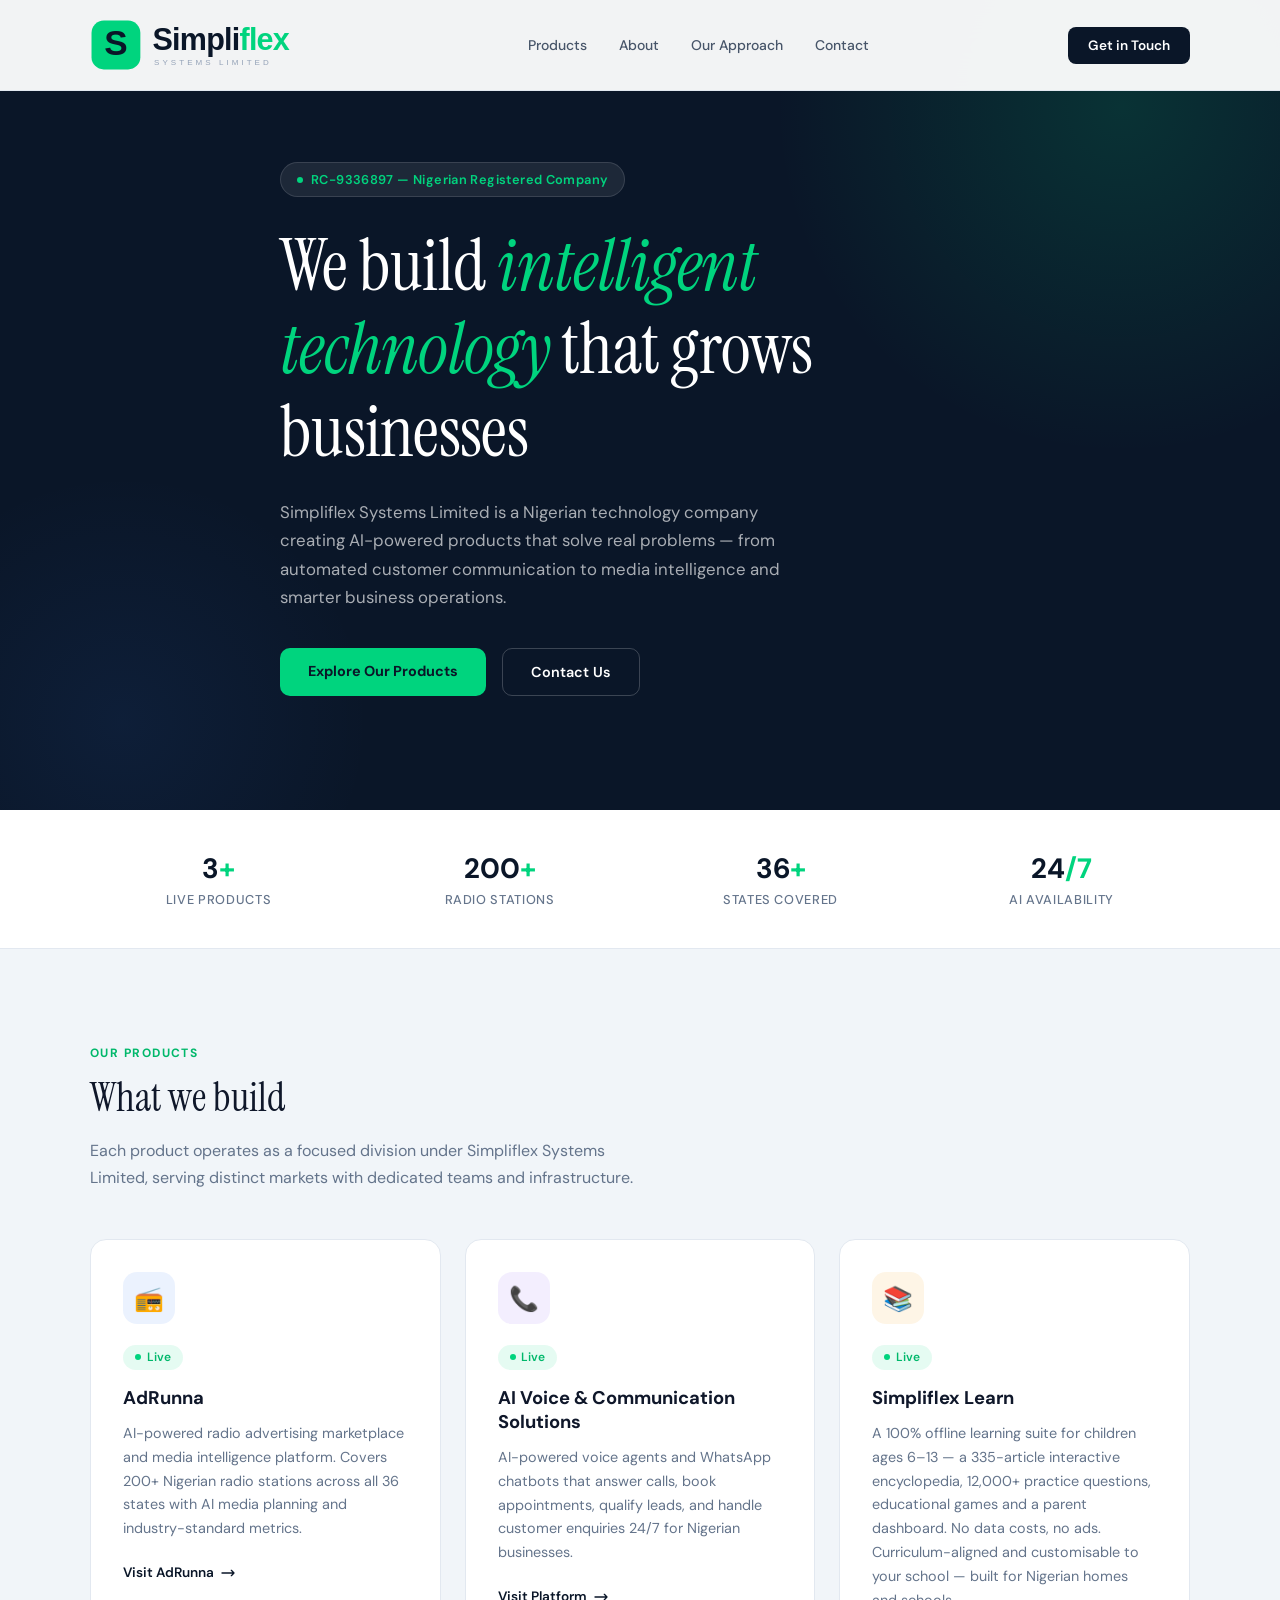
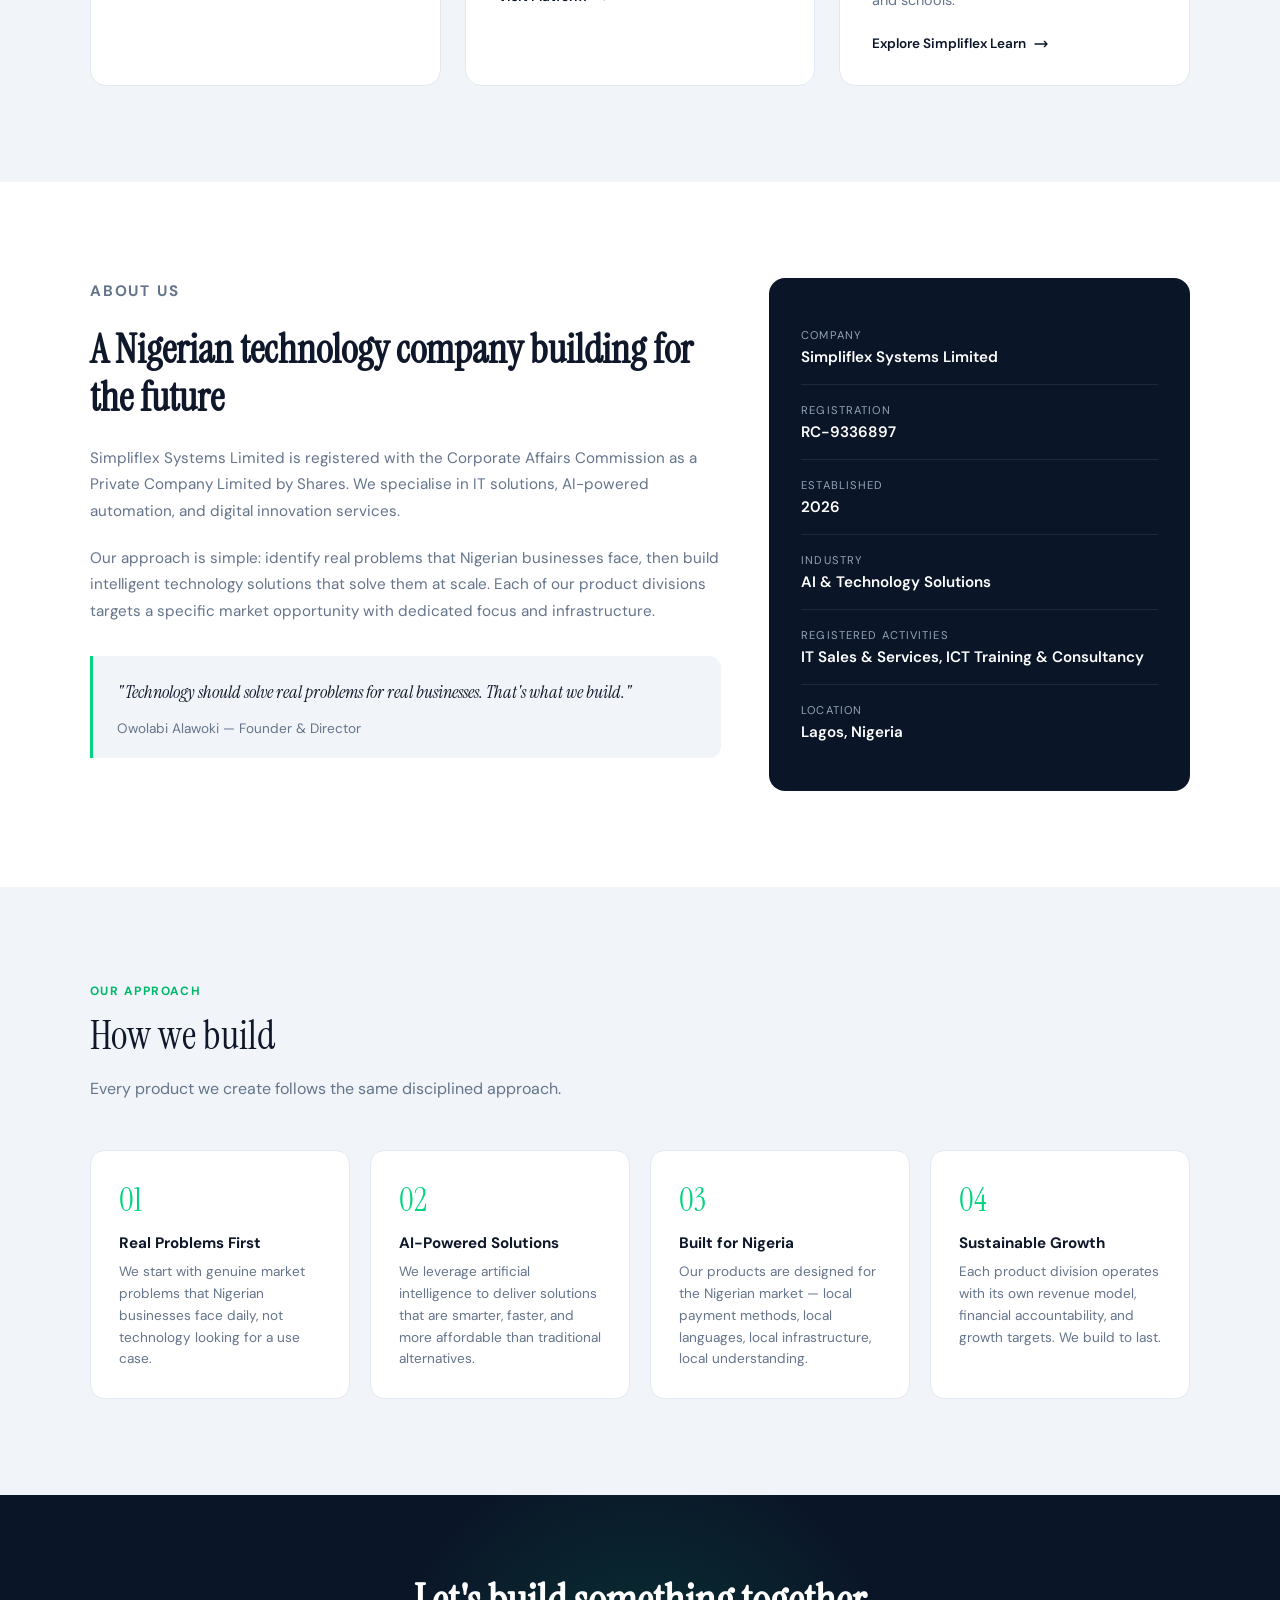
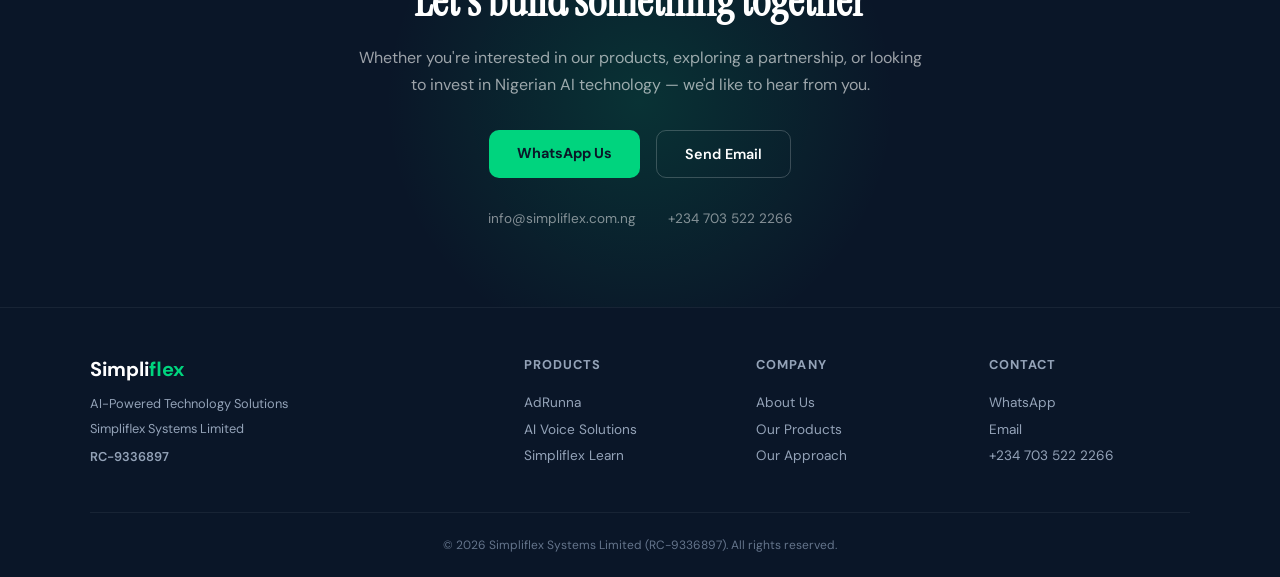
==== simpliflex-umbrella/index.html @ f09af985 "Initial commit: Simpliflex websites (umbrella + voice) - Main site (simpliflex.com.ng): homepage + S" ====
<!DOCTYPE html>
<html lang="en">
<head>
    <meta charset="UTF-8">
    <meta name="viewport" content="width=device-width, initial-scale=1.0, maximum-scale=5.0">
    <title>Simpliflex Systems Limited | AI-Powered Technology Solutions</title>
    <meta name="description" content="Simpliflex Systems Limited — a Nigerian technology company building AI-powered products: AdRunna radio advertising platform, AI Voice & WhatsApp Agents, and Simpliflex Learn offline learning apps for children.">
    <meta name="keywords" content="Simpliflex Systems, AI solutions Nigeria, technology company Nigeria, AdRunna, AI voice agent, Simpliflex Learn, offline learning app Nigeria, educational software">
    <link rel="preconnect" href="https://fonts.googleapis.com">
    <link rel="preconnect" href="https://fonts.gstatic.com" crossorigin>
    <link href="https://fonts.googleapis.com/css2?family=DM+Sans:ital,opsz,wght@0,9..40,400;0,9..40,500;0,9..40,600;0,9..40,700;1,9..40,400&family=Instrument+Serif:ital@0;1&display=swap" rel="stylesheet">
    <link rel="icon" type="image/svg+xml" href="favicon.svg">
    <link rel="canonical" href="https://simpliflex.com.ng/">

    <!-- Open Graph / social sharing -->
    <meta property="og:type" content="website">
    <meta property="og:site_name" content="Simpliflex Systems Limited">
    <meta property="og:title" content="Simpliflex Systems Limited — AI-Powered Technology Solutions">
    <meta property="og:description" content="A Nigerian technology company building AI-powered products: AdRunna radio advertising, AI Voice & WhatsApp Agents, and Simpliflex Learn offline learning apps for children.">
    <meta property="og:url" content="https://simpliflex.com.ng/">
    <meta property="og:image" content="https://simpliflex.com.ng/og-image.png">
    <meta property="og:image:width" content="1200">
    <meta property="og:image:height" content="630">
    <meta property="og:locale" content="en_NG">
    <meta name="twitter:card" content="summary_large_image">
    <meta name="twitter:title" content="Simpliflex Systems Limited — AI-Powered Technology Solutions">
    <meta name="twitter:description" content="A Nigerian technology company building AI-powered products for businesses, media and education.">
    <meta name="twitter:image" content="https://simpliflex.com.ng/og-image.png">

    <!-- Structured data -->
    <script type="application/ld+json">
    {
      "@context": "https://schema.org",
      "@type": "Organization",
      "name": "Simpliflex Systems Limited",
      "legalName": "Simpliflex Systems Limited",
      "url": "https://simpliflex.com.ng/",
      "logo": "https://simpliflex.com.ng/logo.svg",
      "image": "https://simpliflex.com.ng/og-image.png",
      "description": "A Nigerian technology company building AI-powered products: AdRunna radio advertising, AI Voice & WhatsApp Agents, and Simpliflex Learn offline learning apps for children.",
      "email": "info@simpliflex.com.ng",
      "telephone": "+234-703-522-2266",
      "foundingDate": "2026",
      "address": { "@type": "PostalAddress", "addressLocality": "Lagos", "addressCountry": "NG" },
      "identifier": "RC-9336897",
      "areaServed": "NG",
      "knowsAbout": ["Artificial Intelligence", "Radio Advertising", "Customer Communication Automation", "Educational Technology"]
    }
    </script>

    <!-- Privacy-friendly analytics -->
    <script defer data-domain="simpliflex.com.ng" src="https://plausible.io/js/script.js"></script>
    <style>
        :root {
            --navy: #0A1628;
            --navy-light: #132039;
            --navy-mid: #1A2D4D;
            --accent: #00D47E;
            --accent-dark: #00B86B;
            --accent-glow: rgba(0, 212, 126, 0.15);
            --blue: #3B82F6;
            --purple: #8B5CF6;
            --orange: #F59E0B;
            --white: #FFFFFF;
            --gray-100: #F1F5F9;
            --gray-200: #E2E8F0;
            --gray-300: #CBD5E1;
            --gray-400: #94A3B8;
            --gray-500: #64748B;
            --gray-600: #475569;
            --text: #0F172A;
            --text-light: #334155;
            --serif: 'Instrument Serif', Georgia, serif;
            --sans: 'DM Sans', -apple-system, sans-serif;
        }

        *, *::before, *::after { margin: 0; padding: 0; box-sizing: border-box; }
        html { scroll-behavior: smooth; }
        body { font-family: var(--sans); color: var(--text); background: var(--white); overflow-x: hidden; -webkit-font-smoothing: antialiased; }
        a { text-decoration: none; color: inherit; }
        img { max-width: 100%; display: block; }

        .container { max-width: 1140px; margin: 0 auto; padding: 0 1.25rem; }

        /* ===== NAV ===== */
        nav {
            position: fixed; top: 0; left: 0; right: 0; z-index: 100;
            background: rgba(255,255,255,0.95); backdrop-filter: blur(20px);
            border-bottom: 1px solid var(--gray-200);
            transition: all 0.3s ease;
        }
        .nav-inner {
            display: flex; align-items: center; justify-content: space-between;
            padding: 1rem 1.25rem; max-width: 1140px; margin: 0 auto;
        }
        .nav-brand {
            display: flex; align-items: center; gap: 0.75rem;
        }
        .nav-brand img { height: 52px; width: auto; }
        @media (min-width: 768px) { .nav-brand img { height: 58px; } }
        .nav-brand-text { display: none; }
        .nav-brand-text span { color: var(--accent); }
        .nav-links { display: none; gap: 2rem; align-items: center; }
        .nav-links a { font-size: 0.875rem; font-weight: 500; color: var(--gray-600); transition: color 0.2s; }
        .nav-links a:hover { color: var(--navy); }
        .nav-cta {
            display: none; padding: 0.625rem 1.25rem; background: var(--navy);
            color: var(--white); font-size: 0.85rem; font-weight: 600; border-radius: 8px;
            transition: all 0.2s; border: none; cursor: pointer;
        }
        .nav-cta:hover { background: var(--navy-light); transform: translateY(-1px); }
        @media (min-width: 768px) {
            .nav-links { display: flex; }
            .nav-cta { display: inline-flex; }
        }
        .mobile-toggle { display: flex; flex-direction: column; gap: 5px; background: none; border: none; cursor: pointer; padding: 8px; }
        .mobile-toggle span { width: 22px; height: 2px; background: var(--navy); border-radius: 2px; }
        @media (min-width: 768px) { .mobile-toggle { display: none; } }
        .mobile-menu {
            display: none; position: fixed; inset: 0; background: var(--white); z-index: 200;
            padding: 5rem 2rem 2rem; flex-direction: column; gap: 0;
        }
        .mobile-menu.active { display: flex; }
        .mobile-menu a { font-size: 1.1rem; font-weight: 600; padding: 1.1rem 0; border-bottom: 1px solid var(--gray-200); color: var(--text); }
        .mobile-menu .mobile-close { position: absolute; top: 1rem; right: 1.25rem; background: none; border: none; font-size: 1.75rem; cursor: pointer; }

        /* ===== HERO ===== */
        .hero {
            padding: 8rem 0 5rem; background: var(--navy);
            position: relative; overflow: hidden; min-height: 90vh;
            display: flex; align-items: center;
        }
        .hero::before {
            content: ''; position: absolute; top: -30%; right: -15%;
            width: 700px; height: 700px; border-radius: 50%;
            background: radial-gradient(circle, var(--accent-glow) 0%, transparent 70%);
            pointer-events: none;
        }
        .hero::after {
            content: ''; position: absolute; bottom: -20%; left: -10%;
            width: 500px; height: 500px; border-radius: 50%;
            background: radial-gradient(circle, rgba(59,130,246,0.08) 0%, transparent 70%);
            pointer-events: none;
        }
        .hero-content { position: relative; z-index: 1; max-width: 720px; }
        .hero-badge {
            display: inline-flex; align-items: center; gap: 0.5rem;
            padding: 0.5rem 1rem; background: rgba(255,255,255,0.08);
            border: 1px solid rgba(255,255,255,0.12); border-radius: 100px;
            font-size: 0.8rem; color: var(--accent); font-weight: 600;
            margin-bottom: 1.75rem; letter-spacing: 0.03em;
        }
        .hero-badge::before { content: ''; width: 6px; height: 6px; background: var(--accent); border-radius: 50%; }
        .hero h1 {
            font-family: var(--serif); font-size: 2.75rem; font-weight: 400;
            color: var(--white); line-height: 1.15; margin-bottom: 1.5rem;
            letter-spacing: -0.01em;
        }
        .hero h1 em { font-style: italic; color: var(--accent); }
        @media (min-width: 576px) { .hero h1 { font-size: 3.25rem; } }
        @media (min-width: 768px) { .hero h1 { font-size: 4rem; } }
        @media (min-width: 992px) { .hero h1 { font-size: 4.5rem; } }
        .hero p {
            font-size: 1.05rem; color: rgba(255,255,255,0.65); line-height: 1.7;
            max-width: 540px; margin-bottom: 2.25rem;
        }
        .hero-actions { display: flex; gap: 1rem; flex-wrap: wrap; }
        .btn-accent {
            padding: 0.875rem 1.75rem; background: var(--accent); color: var(--navy);
            font-weight: 700; font-size: 0.9rem; border-radius: 10px;
            border: none; cursor: pointer; transition: all 0.2s;
        }
        .btn-accent:hover { background: var(--accent-dark); transform: translateY(-2px); box-shadow: 0 8px 24px var(--accent-glow); }
        .btn-ghost {
            padding: 0.875rem 1.75rem; background: transparent;
            border: 1px solid rgba(255,255,255,0.2); color: var(--white);
            font-weight: 600; font-size: 0.9rem; border-radius: 10px;
            cursor: pointer; transition: all 0.2s;
        }
        .btn-ghost:hover { background: rgba(255,255,255,0.08); border-color: rgba(255,255,255,0.35); }

        /* ===== STATS BAR ===== */
        .stats {
            background: var(--white); border-bottom: 1px solid var(--gray-200);
            padding: 2.5rem 0;
        }
        .stats-grid {
            display: grid; grid-template-columns: repeat(2, 1fr); gap: 1.5rem;
            text-align: center;
        }
        @media (min-width: 768px) { .stats-grid { grid-template-columns: repeat(4, 1fr); } }
        .stat-item h3 { font-size: 1.75rem; font-weight: 700; color: var(--navy); margin-bottom: 0.25rem; }
        .stat-item h3 span { color: var(--accent); }
        .stat-item p { font-size: 0.8rem; color: var(--gray-500); font-weight: 500; text-transform: uppercase; letter-spacing: 0.05em; }

        /* ===== PRODUCTS ===== */
        .products { padding: 5rem 0; background: var(--gray-100); }
        @media (min-width: 768px) { .products { padding: 6rem 0; } }
        .section-label {
            font-size: 0.75rem; font-weight: 700; text-transform: uppercase;
            letter-spacing: 0.12em; color: var(--accent-dark); margin-bottom: 0.75rem;
        }
        .section-title {
            font-family: var(--serif); font-size: 2rem; font-weight: 400;
            color: var(--text); line-height: 1.2; margin-bottom: 1rem;
        }
        @media (min-width: 768px) { .section-title { font-size: 2.5rem; } }
        .section-desc {
            font-size: 1rem; color: var(--gray-500); line-height: 1.7;
            max-width: 560px; margin-bottom: 3rem;
        }
        .products-grid { display: grid; grid-template-columns: 1fr; gap: 1.5rem; }
        @media (min-width: 768px) { .products-grid { grid-template-columns: repeat(3, 1fr); } }
        .product-card {
            background: var(--white); border-radius: 16px; padding: 2rem;
            border: 1px solid var(--gray-200);
            transition: all 0.3s ease; position: relative; overflow: hidden;
        }
        .product-card:hover { border-color: var(--accent); transform: translateY(-4px); box-shadow: 0 12px 40px rgba(0,0,0,0.08); }
        .product-icon {
            width: 52px; height: 52px; border-radius: 14px;
            display: flex; align-items: center; justify-content: center;
            font-size: 1.5rem; margin-bottom: 1.25rem;
        }
        .product-card:nth-child(1) .product-icon { background: rgba(59,130,246,0.1); }
        .product-card:nth-child(2) .product-icon { background: rgba(139,92,246,0.1); }
        .product-card:nth-child(3) .product-icon { background: rgba(245,158,11,0.1); }
        .product-card h3 { font-size: 1.15rem; font-weight: 700; color: var(--text); margin-bottom: 0.75rem; }
        .product-card p { font-size: 0.9rem; color: var(--gray-500); line-height: 1.65; margin-bottom: 1.25rem; }
        .product-status {
            display: inline-flex; align-items: center; gap: 0.35rem;
            font-size: 0.75rem; font-weight: 600; padding: 0.3rem 0.75rem;
            border-radius: 100px; margin-bottom: 1rem;
        }
        .status-live { background: rgba(0,212,126,0.1); color: var(--accent-dark); }
        .status-live::before { content: ''; width: 6px; height: 6px; background: var(--accent); border-radius: 50%; }
        .product-link {
            display: inline-flex; align-items: center; gap: 0.4rem;
            font-size: 0.85rem; font-weight: 600; color: var(--navy);
            transition: all 0.2s;
        }
        .product-link:hover { color: var(--accent-dark); gap: 0.6rem; }
        .product-link svg { width: 16px; height: 16px; transition: transform 0.2s; }
        .product-link:hover svg { transform: translateX(3px); }

        /* ===== ABOUT ===== */
        .about { padding: 5rem 0; }
        @media (min-width: 768px) { .about { padding: 6rem 0; } }
        .about-grid { display: grid; grid-template-columns: 1fr; gap: 3rem; }
        @media (min-width: 768px) { .about-grid { grid-template-columns: 1.2fr 0.8fr; align-items: start; } }
        .about-text h2 { font-family: var(--serif); font-size: 2rem; color: var(--text); margin-bottom: 1.5rem; line-height: 1.2; }
        @media (min-width: 768px) { .about-text h2 { font-size: 2.5rem; } }
        .about-text p { font-size: 0.95rem; color: var(--gray-500); line-height: 1.75; margin-bottom: 1.25rem; }
        .about-quote {
            border-left: 3px solid var(--accent); padding: 1.25rem 1.5rem;
            margin: 2rem 0; background: var(--gray-100); border-radius: 0 12px 12px 0;
        }
        .about-quote p { font-family: var(--serif); font-size: 1.15rem; color: var(--text); font-style: italic; margin-bottom: 0.5rem; }
        .about-quote cite { font-size: 0.85rem; color: var(--gray-500); font-style: normal; font-family: var(--sans); }
        .about-details {
            background: var(--navy); border-radius: 16px; padding: 2rem;
            display: grid; grid-template-columns: 1fr; gap: 0;
        }
        .about-detail {
            padding: 1.1rem 0; border-bottom: 1px solid rgba(255,255,255,0.08);
        }
        .about-detail:last-child { border-bottom: none; }
        .about-detail-label { font-size: 0.7rem; text-transform: uppercase; letter-spacing: 0.1em; color: var(--gray-400); margin-bottom: 0.3rem; }
        .about-detail-value { font-size: 0.95rem; font-weight: 600; color: var(--white); }

        /* ===== VALUES ===== */
        .values { padding: 5rem 0; background: var(--gray-100); }
        @media (min-width: 768px) { .values { padding: 6rem 0; } }
        .values-grid { display: grid; grid-template-columns: 1fr; gap: 1.25rem; }
        @media (min-width: 576px) { .values-grid { grid-template-columns: repeat(2, 1fr); } }
        @media (min-width: 992px) { .values-grid { grid-template-columns: repeat(4, 1fr); } }
        .value-card { padding: 1.75rem; background: var(--white); border-radius: 14px; border: 1px solid var(--gray-200); }
        .value-card .value-num { font-size: 2rem; font-family: var(--serif); color: var(--accent); margin-bottom: 0.75rem; }
        .value-card h4 { font-size: 0.95rem; font-weight: 700; color: var(--text); margin-bottom: 0.5rem; }
        .value-card p { font-size: 0.85rem; color: var(--gray-500); line-height: 1.6; }

        /* ===== CTA ===== */
        .cta {
            padding: 5rem 0; background: var(--navy);
            text-align: center; position: relative; overflow: hidden;
        }
        .cta::before {
            content: ''; position: absolute; top: 50%; left: 50%;
            transform: translate(-50%, -50%); width: 600px; height: 600px;
            background: radial-gradient(circle, var(--accent-glow) 0%, transparent 60%);
            pointer-events: none;
        }
        .cta-content { position: relative; z-index: 1; max-width: 580px; margin: 0 auto; }
        .cta h2 { font-family: var(--serif); font-size: 2.25rem; color: var(--white); margin-bottom: 1rem; line-height: 1.2; }
        @media (min-width: 768px) { .cta h2 { font-size: 2.75rem; } }
        .cta p { font-size: 1rem; color: rgba(255,255,255,0.6); margin-bottom: 2rem; line-height: 1.7; }
        .cta-actions { display: flex; gap: 1rem; justify-content: center; flex-wrap: wrap; }
        .cta-info { margin-top: 2rem; display: flex; gap: 2rem; justify-content: center; flex-wrap: wrap; }
        .cta-info a { font-size: 0.85rem; color: rgba(255,255,255,0.5); transition: color 0.2s; }
        .cta-info a:hover { color: var(--accent); }

        /* ===== FOOTER ===== */
        footer { background: var(--navy); border-top: 1px solid rgba(255,255,255,0.06); padding: 3rem 0 1.5rem; }
        .footer-grid { display: grid; grid-template-columns: 1fr; gap: 2rem; margin-bottom: 2.5rem; }
        @media (min-width: 768px) { .footer-grid { grid-template-columns: 2fr 1fr 1fr 1fr; } }
        .footer-brand-name { font-size: 1.25rem; font-weight: 700; color: var(--white); margin-bottom: 0.75rem; }
        .footer-brand-name span { color: var(--accent); }
        .footer-brand p { font-size: 0.8rem; color: var(--gray-400); line-height: 1.6; margin-bottom: 0.25rem; }
        .footer-rc { font-size: 0.75rem; color: var(--accent); font-weight: 600; margin-top: 0.5rem; }
        .footer-col h4 { font-size: 0.8rem; font-weight: 700; text-transform: uppercase; letter-spacing: 0.08em; color: var(--gray-400); margin-bottom: 1rem; }
        .footer-col a { display: block; font-size: 0.85rem; color: var(--gray-400); padding: 0.3rem 0; transition: color 0.2s; }
        .footer-col a:hover { color: var(--accent); }
        .footer-bottom { padding-top: 1.5rem; border-top: 1px solid rgba(255,255,255,0.06); text-align: center; }
        .footer-bottom p { font-size: 0.75rem; color: var(--gray-500); }

        /* ===== ANIMATIONS ===== */
        @keyframes fadeUp { from { opacity: 0; transform: translateY(20px); } to { opacity: 1; transform: translateY(0); } }
        .hero-content { animation: fadeUp 0.8s ease-out; }
        .hero-badge { animation: fadeUp 0.6s ease-out; }
    </style>
</head>
<body>

    <nav>
        <div class="nav-inner">
            <a href="#" class="nav-brand">
                <img src="logo.svg" alt="Simpliflex Systems Limited">
            </a>
            <div class="nav-links">
                <a href="#products">Products</a>
                <a href="#about">About</a>
                <a href="#values">Our Approach</a>
                <a href="#contact">Contact</a>
            </div>
            <a href="https://wa.me/2347035222266?text=Hello%20Simpliflex%2C%20I%27d%20like%20to%20learn%20more%20about%20your%20products." class="nav-cta">Get in Touch</a>
            <button class="mobile-toggle" onclick="toggleMenu()" aria-label="Menu">
                <span></span><span></span><span></span>
            </button>
        </div>
    </nav>

    <div class="mobile-menu" id="mobileMenu">
        <button class="mobile-close" onclick="toggleMenu()">&times;</button>
        <a href="#products" onclick="toggleMenu()">Products</a>
        <a href="#about" onclick="toggleMenu()">About</a>
        <a href="#values" onclick="toggleMenu()">Our Approach</a>
        <a href="#contact" onclick="toggleMenu()">Contact</a>
    </div>

    <!-- HERO -->
    <section class="hero">
        <div class="container">
            <div class="hero-content">
                <div class="hero-badge">RC-9336897 — Nigerian Registered Company</div>
                <h1>We build <em>intelligent technology</em> that grows businesses</h1>
                <p>Simpliflex Systems Limited is a Nigerian technology company creating AI-powered products that solve real problems — from automated customer communication to media intelligence and smarter business operations.</p>
                <div class="hero-actions">
                    <a href="#products" class="btn-accent">Explore Our Products</a>
                    <a href="https://wa.me/2347035222266?text=Hello%20Simpliflex%2C%20I%27d%20like%20to%20learn%20more." class="btn-ghost">Contact Us</a>
                </div>
            </div>
        </div>
    </section>

    <!-- STATS -->
    <section class="stats">
        <div class="container">
            <div class="stats-grid">
                <div class="stat-item"><h3>3<span>+</span></h3><p>Live Products</p></div>
                <div class="stat-item"><h3>200<span>+</span></h3><p>Radio Stations</p></div>
                <div class="stat-item"><h3>36<span>+</span></h3><p>States Covered</p></div>
                <div class="stat-item"><h3>24<span>/7</span></h3><p>AI Availability</p></div>
            </div>
        </div>
    </section>

    <!-- PRODUCTS -->
    <section class="products" id="products">
        <div class="container">
            <p class="section-label">Our Products</p>
            <h2 class="section-title">What we build</h2>
            <p class="section-desc">Each product operates as a focused division under Simpliflex Systems Limited, serving distinct markets with dedicated teams and infrastructure.</p>
            <div class="products-grid">

                <div class="product-card">
                    <div class="product-icon">📻</div>
                    <div class="product-status status-live">Live</div>
                    <h3>AdRunna</h3>
                    <p>AI-powered radio advertising marketplace and media intelligence platform. Covers 200+ Nigerian radio stations across all 36 states with AI media planning and industry-standard metrics.</p>
                    <a href="https://adrunna-platform.vercel.app" target="_blank" class="product-link">
                        Visit AdRunna
                        <svg xmlns="http://www.w3.org/2000/svg" fill="none" viewBox="0 0 24 24" stroke="currentColor" stroke-width="2"><path stroke-linecap="round" stroke-linejoin="round" d="M17 8l4 4m0 0l-4 4m4-4H3"/></svg>
                    </a>
                </div>

                <div class="product-card">
                    <div class="product-icon">📞</div>
                    <div class="product-status status-live">Live</div>
                    <h3>AI Voice & Communication Solutions</h3>
                    <p>AI-powered voice agents and WhatsApp chatbots that answer calls, book appointments, qualify leads, and handle customer enquiries 24/7 for Nigerian businesses.</p>
                    <a href="https://voice.simpliflex.com.ng" class="product-link">
                        Visit Platform
                        <svg xmlns="http://www.w3.org/2000/svg" fill="none" viewBox="0 0 24 24" stroke="currentColor" stroke-width="2"><path stroke-linecap="round" stroke-linejoin="round" d="M17 8l4 4m0 0l-4 4m4-4H3"/></svg>
                    </a>
                </div>

                <div class="product-card">
                    <div class="product-icon">📚</div>
                    <div class="product-status status-live">Live</div>
                    <h3>Simpliflex Learn</h3>
                    <p>A 100% offline learning suite for children ages 6–13 — a 335-article interactive encyclopedia, 12,000+ practice questions, educational games and a parent dashboard. No data costs, no ads. Curriculum-aligned and customisable to your school — built for Nigerian homes and schools.</p>
                    <a href="learn.html" class="product-link">
                        Explore Simpliflex Learn
                        <svg xmlns="http://www.w3.org/2000/svg" fill="none" viewBox="0 0 24 24" stroke="currentColor" stroke-width="2"><path stroke-linecap="round" stroke-linejoin="round" d="M17 8l4 4m0 0l-4 4m4-4H3"/></svg>
                    </a>
                </div>



            </div>
        </div>
    </section>

    <!-- ABOUT -->
    <section class="about" id="about">
        <div class="container">
            <div class="about-grid">
                <div class="about-text">
                    <p class="section-label">About Us</p>
                    <h2>A Nigerian technology company building for the future</h2>
                    <p>Simpliflex Systems Limited is registered with the Corporate Affairs Commission as a Private Company Limited by Shares. We specialise in IT solutions, AI-powered automation, and digital innovation services.</p>
                    <p>Our approach is simple: identify real problems that Nigerian businesses face, then build intelligent technology solutions that solve them at scale. Each of our product divisions targets a specific market opportunity with dedicated focus and infrastructure.</p>
                    <div class="about-quote">
                        <p>"Technology should solve real problems for real businesses. That's what we build."</p>
                        <cite>Owolabi Alawoki — Founder & Director</cite>
                    </div>
                </div>
                <div class="about-details">
                    <div class="about-detail">
                        <div class="about-detail-label">Company</div>
                        <div class="about-detail-value">Simpliflex Systems Limited</div>
                    </div>
                    <div class="about-detail">
                        <div class="about-detail-label">Registration</div>
                        <div class="about-detail-value">RC-9336897</div>
                    </div>
                    <div class="about-detail">
                        <div class="about-detail-label">Established</div>
                        <div class="about-detail-value">2026</div>
                    </div>
                    <div class="about-detail">
                        <div class="about-detail-label">Industry</div>
                        <div class="about-detail-value">AI & Technology Solutions</div>
                    </div>
                    <div class="about-detail">
                        <div class="about-detail-label">Registered Activities</div>
                        <div class="about-detail-value">IT Sales & Services, ICT Training & Consultancy</div>
                    </div>
                    <div class="about-detail">
                        <div class="about-detail-label">Location</div>
                        <div class="about-detail-value">Lagos, Nigeria</div>
                    </div>
                </div>
            </div>
        </div>
    </section>

    <!-- VALUES -->
    <section class="values" id="values">
        <div class="container">
            <p class="section-label">Our Approach</p>
            <h2 class="section-title">How we build</h2>
            <p class="section-desc">Every product we create follows the same disciplined approach.</p>
            <div class="values-grid">
                <div class="value-card">
                    <div class="value-num">01</div>
                    <h4>Real Problems First</h4>
                    <p>We start with genuine market problems that Nigerian businesses face daily, not technology looking for a use case.</p>
                </div>
                <div class="value-card">
                    <div class="value-num">02</div>
                    <h4>AI-Powered Solutions</h4>
                    <p>We leverage artificial intelligence to deliver solutions that are smarter, faster, and more affordable than traditional alternatives.</p>
                </div>
                <div class="value-card">
                    <div class="value-num">03</div>
                    <h4>Built for Nigeria</h4>
                    <p>Our products are designed for the Nigerian market — local payment methods, local languages, local infrastructure, local understanding.</p>
                </div>
                <div class="value-card">
                    <div class="value-num">04</div>
                    <h4>Sustainable Growth</h4>
                    <p>Each product division operates with its own revenue model, financial accountability, and growth targets. We build to last.</p>
                </div>
            </div>
        </div>
    </section>

    <!-- CTA / CONTACT -->
    <section class="cta" id="contact">
        <div class="container">
            <div class="cta-content">
                <h2>Let's build something together</h2>
                <p>Whether you're interested in our products, exploring a partnership, or looking to invest in Nigerian AI technology — we'd like to hear from you.</p>
                <div class="cta-actions">
                    <a href="https://wa.me/2347035222266?text=Hello%20Simpliflex%2C%20I%27d%20like%20to%20discuss%20a%20business%20opportunity." class="btn-accent">WhatsApp Us</a>
                    <a href="mailto:info@simpliflex.com.ng" class="btn-ghost">Send Email</a>
                </div>
                <div class="cta-info">
                    <a href="mailto:info@simpliflex.com.ng">info@simpliflex.com.ng</a>
                    <a href="tel:+2347035222266">+234 703 522 2266</a>
                </div>
            </div>
        </div>
    </section>

    <!-- FOOTER -->
    <footer>
        <div class="container">
            <div class="footer-grid">
                <div class="footer-brand">
                    <div class="footer-brand-name">Simpli<span>flex</span></div>
                    <p>AI-Powered Technology Solutions</p>
                    <p>Simpliflex Systems Limited</p>
                    <p class="footer-rc">RC-9336897</p>
                </div>
                <div class="footer-col">
                    <h4>Products</h4>
                    <a href="https://adrunna-platform.vercel.app" target="_blank">AdRunna</a>
                    <a href="https://voice.simpliflex.com.ng">AI Voice Solutions</a>
                    <a href="learn.html">Simpliflex Learn</a>
                </div>
                <div class="footer-col">
                    <h4>Company</h4>
                    <a href="#about">About Us</a>
                    <a href="#products">Our Products</a>
                    <a href="#values">Our Approach</a>
                </div>
                <div class="footer-col">
                    <h4>Contact</h4>
                    <a href="https://wa.me/2347035222266">WhatsApp</a>
                    <a href="mailto:info@simpliflex.com.ng">Email</a>
                    <a href="tel:+2347035222266">+234 703 522 2266</a>
                </div>
            </div>
            <div class="footer-bottom">
                <p>© 2026 Simpliflex Systems Limited (RC-9336897). All rights reserved.</p>
            </div>
        </div>
    </footer>

    <script>
        function toggleMenu() {
            const menu = document.getElementById('mobileMenu');
            menu.classList.toggle('active');
            document.body.style.overflow = menu.classList.contains('active') ? 'hidden' : '';
        }
        window.addEventListener('resize', () => {
            if (window.innerWidth >= 768) {
                document.getElementById('mobileMenu').classList.remove('active');
                document.body.style.overflow = '';
            }
        });
        document.querySelectorAll('a[href^="#"]').forEach(anchor => {
            anchor.addEventListener('click', function(e) {
                const href = this.getAttribute('href');
                if (href !== '#') {
                    e.preventDefault();
                    const target = document.querySelector(href);
                    if (target) target.scrollIntoView({ behavior: 'smooth', block: 'start' });
                }
            });
        });
    </script>

</body>
</html>
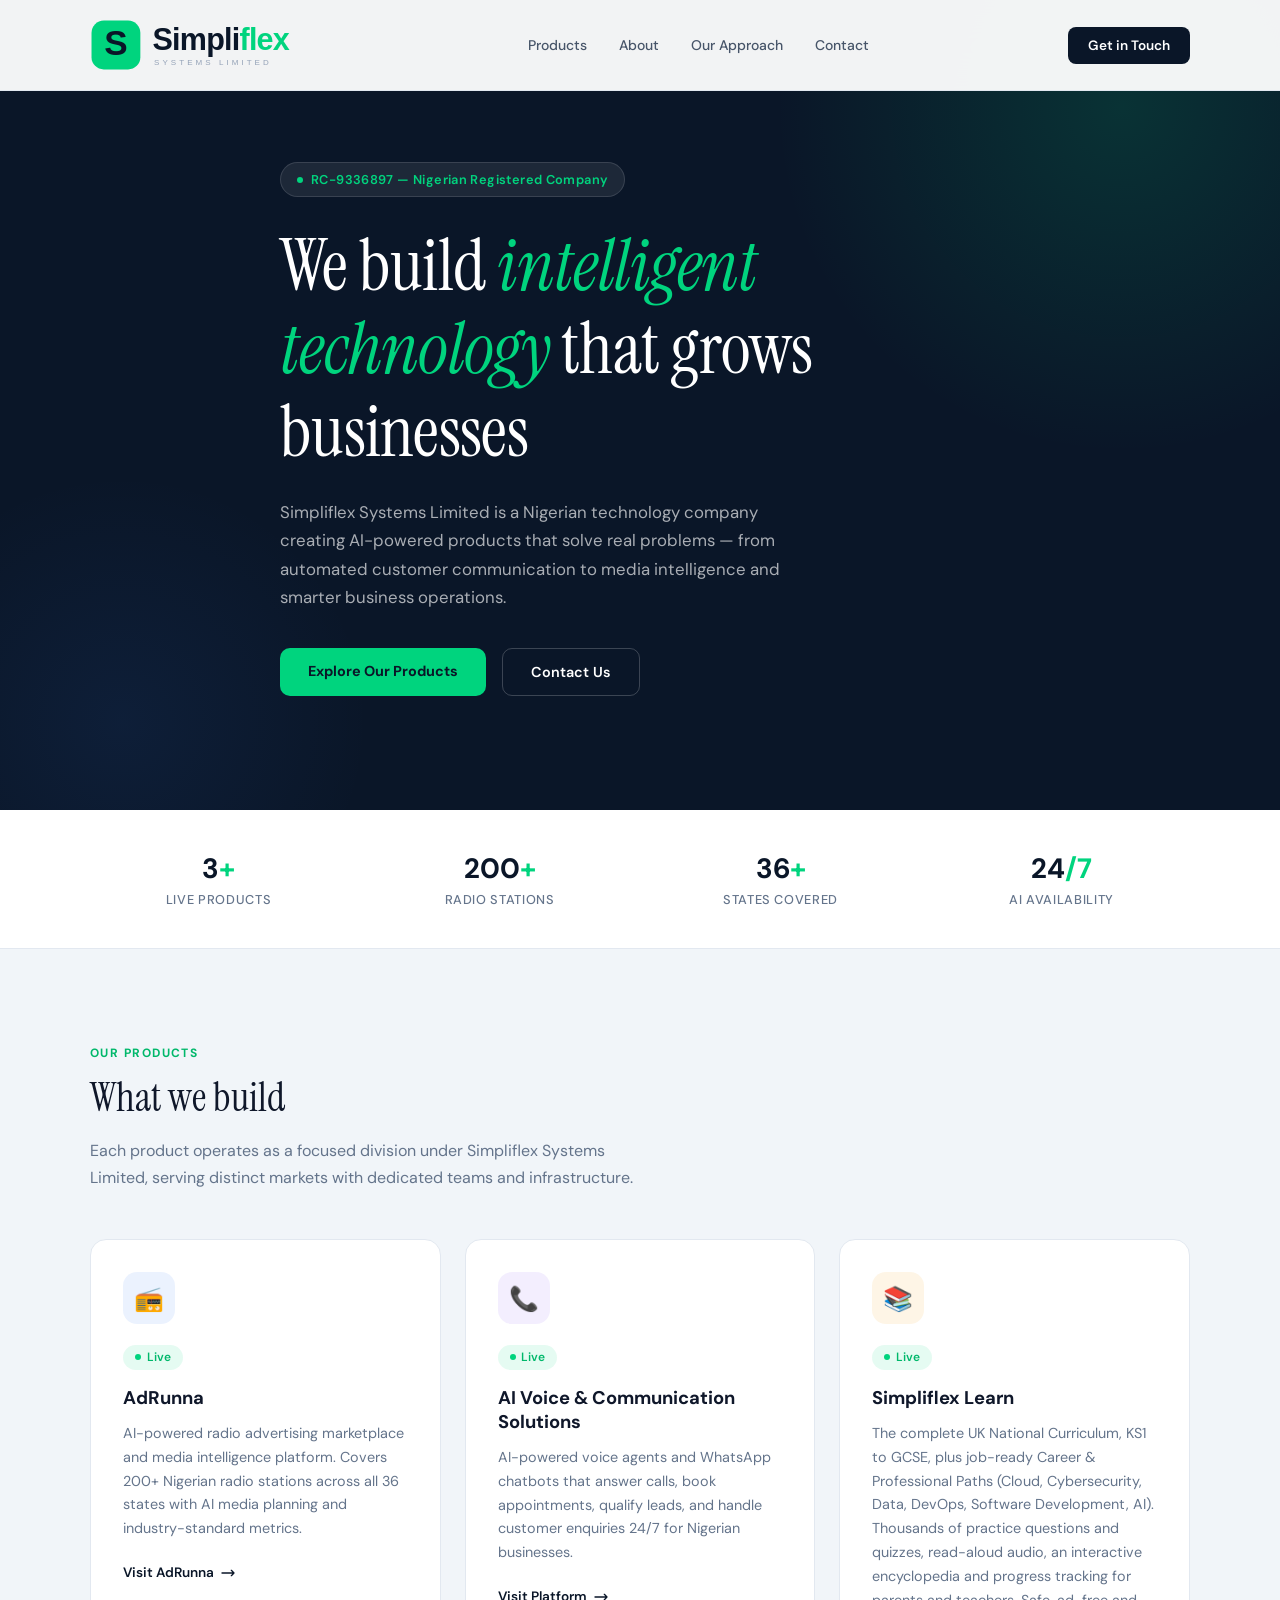
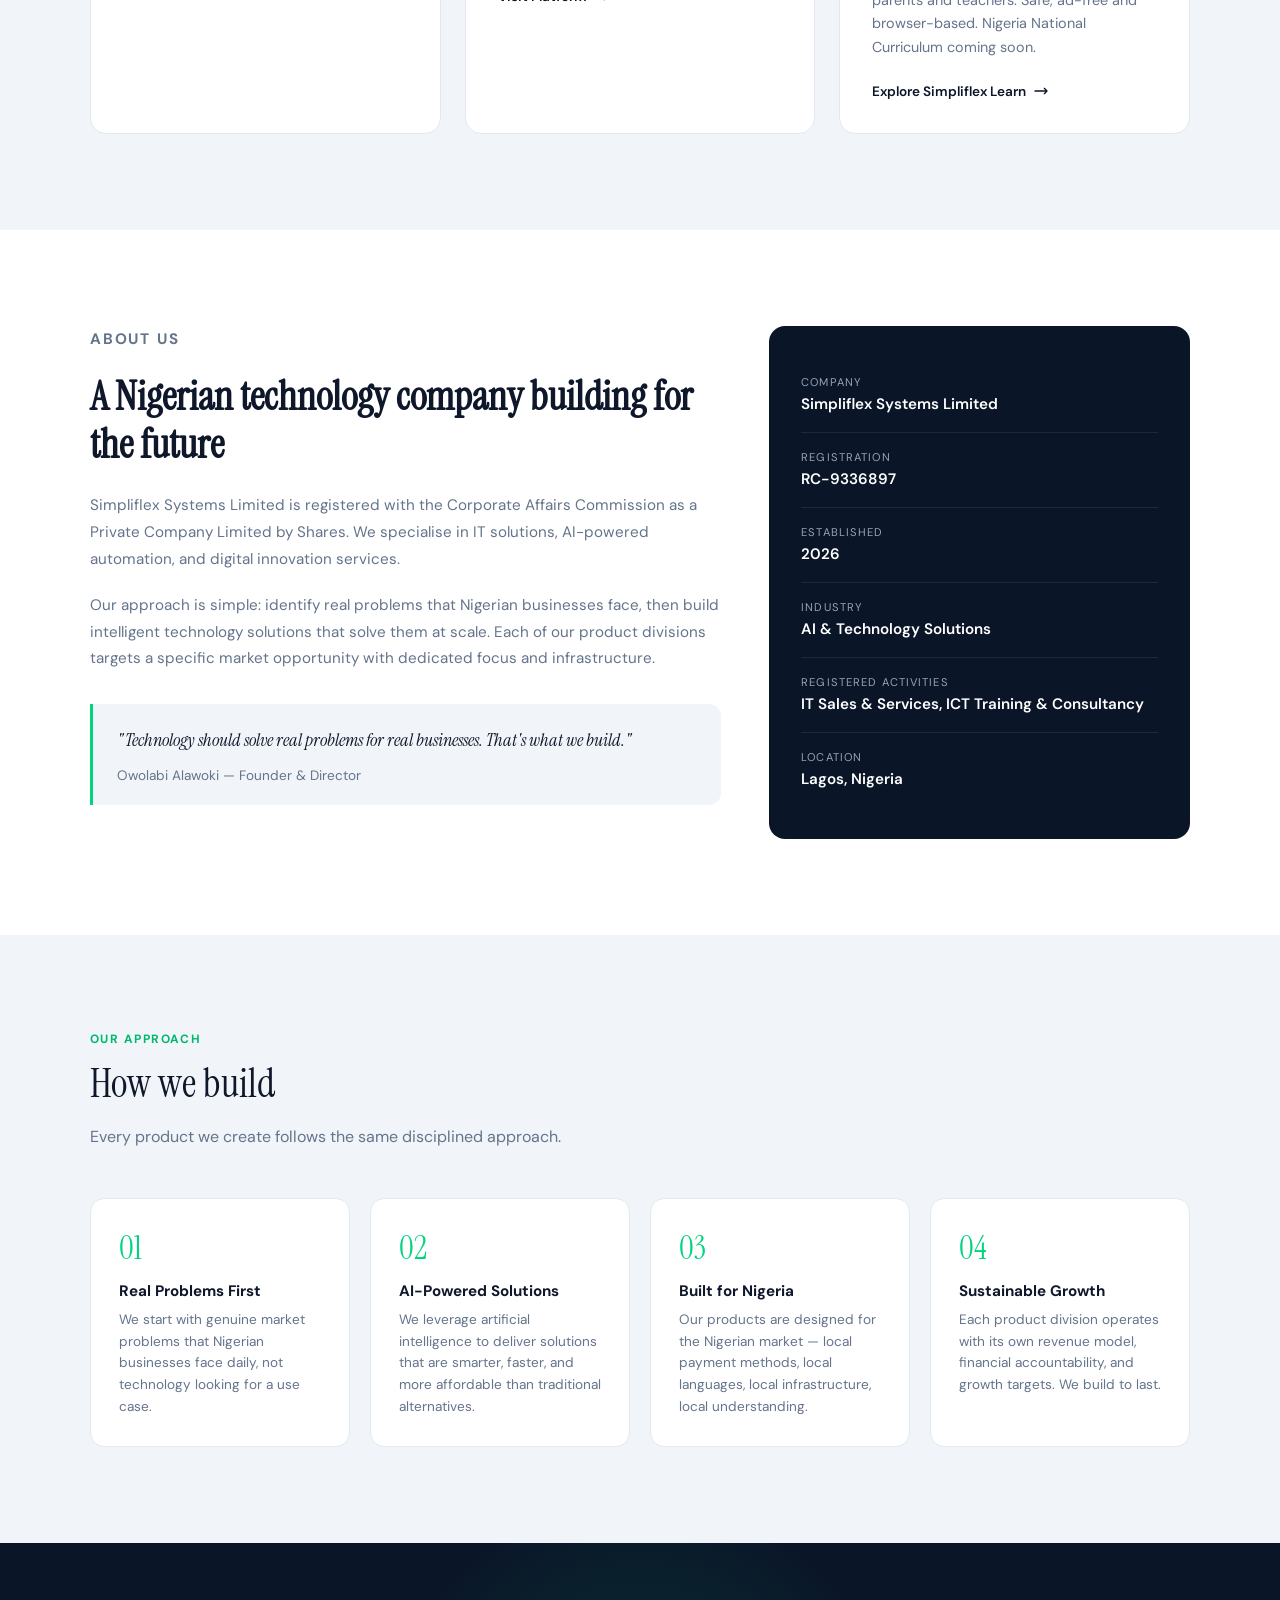
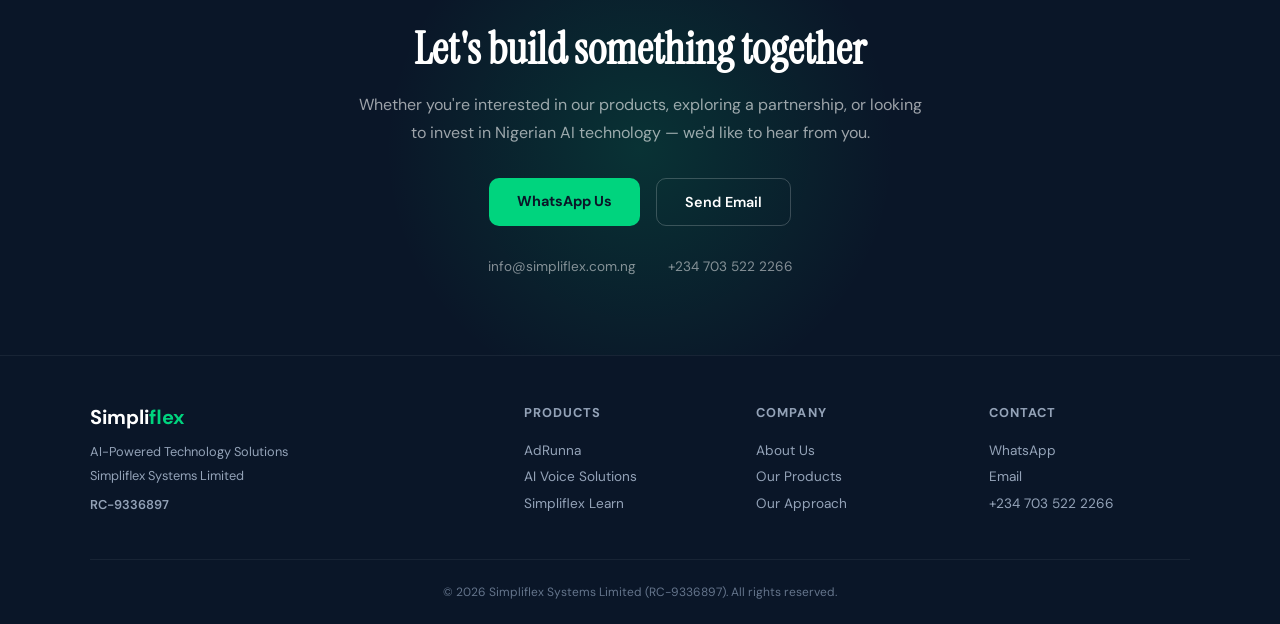
==== commit 7bf6b462: "Refresh Simpliflex Learn copy: UK KS1-GCSE + career paths (live), Nigeria coming soon" ====
--- a/simpliflex-umbrella/index.html
+++ b/simpliflex-umbrella/index.html
@@ -4,7 +4,7 @@
     <meta charset="UTF-8">
     <meta name="viewport" content="width=device-width, initial-scale=1.0, maximum-scale=5.0">
     <title>Simpliflex Systems Limited | AI-Powered Technology Solutions</title>
-    <meta name="description" content="Simpliflex Systems Limited — a Nigerian technology company building AI-powered products: AdRunna radio advertising platform, AI Voice & WhatsApp Agents, and Simpliflex Learn offline learning apps for children.">
+    <meta name="description" content="Simpliflex Systems Limited, a Nigerian technology company building AI-powered products: AdRunna radio advertising platform, AI Voice and WhatsApp Agents, and Simpliflex Learn (the UK National Curriculum KS1 to GCSE plus career and professional paths).">
     <meta name="keywords" content="Simpliflex Systems, AI solutions Nigeria, technology company Nigeria, AdRunna, AI voice agent, Simpliflex Learn, offline learning app Nigeria, educational software">
     <link rel="preconnect" href="https://fonts.googleapis.com">
     <link rel="preconnect" href="https://fonts.gstatic.com" crossorigin>
@@ -408,7 +408,7 @@
                     <div class="product-icon">📚</div>
                     <div class="product-status status-live">Live</div>
                     <h3>Simpliflex Learn</h3>
-                    <p>A 100% offline learning suite for children ages 6–13 — a 335-article interactive encyclopedia, 12,000+ practice questions, educational games and a parent dashboard. No data costs, no ads. Curriculum-aligned and customisable to your school — built for Nigerian homes and schools.</p>
+                    <p>The complete UK National Curriculum, KS1 to GCSE, plus job-ready Career &amp; Professional Paths (Cloud, Cybersecurity, Data, DevOps, Software Development, AI). Thousands of practice questions and quizzes, read-aloud audio, an interactive encyclopedia and progress tracking for parents and teachers. Safe, ad-free and browser-based. Nigeria National Curriculum coming soon.</p>
                     <a href="learn.html" class="product-link">
                         Explore Simpliflex Learn
                         <svg xmlns="http://www.w3.org/2000/svg" fill="none" viewBox="0 0 24 24" stroke="currentColor" stroke-width="2"><path stroke-linecap="round" stroke-linejoin="round" d="M17 8l4 4m0 0l-4 4m4-4H3"/></svg>
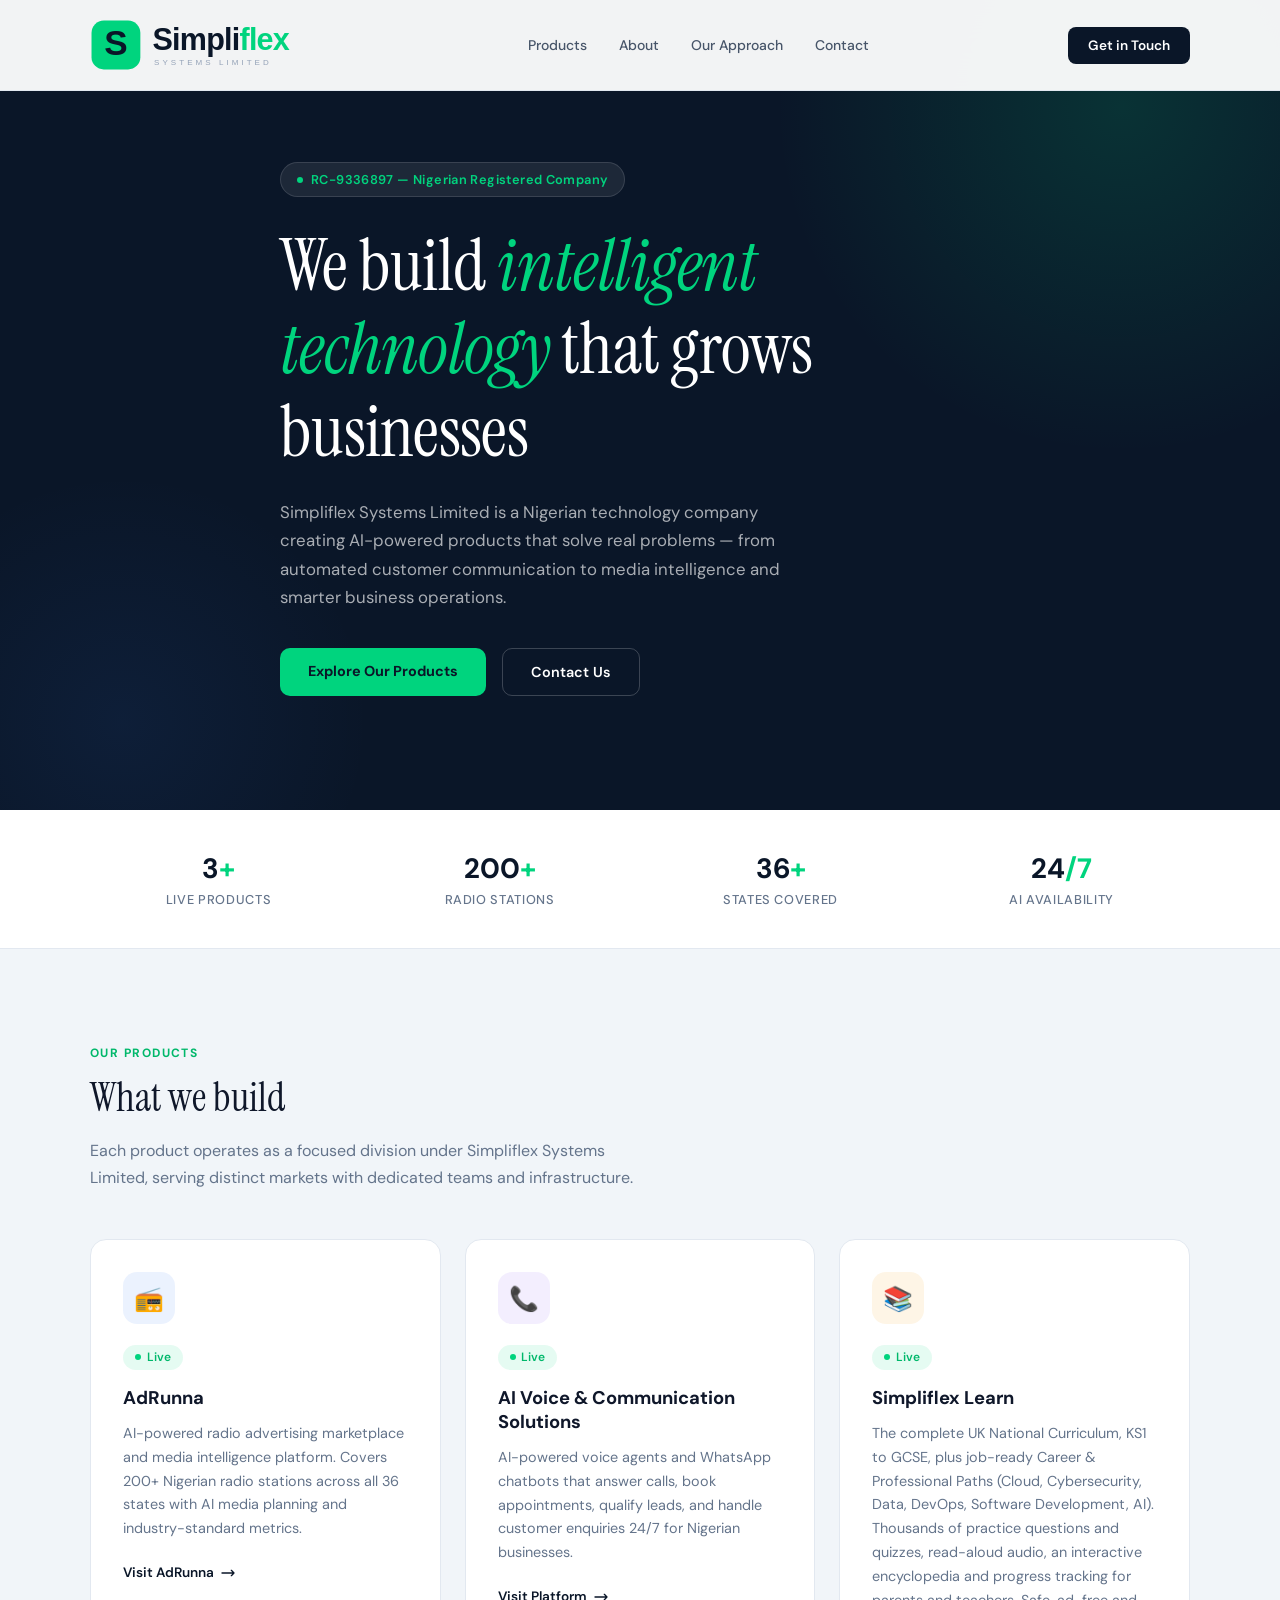
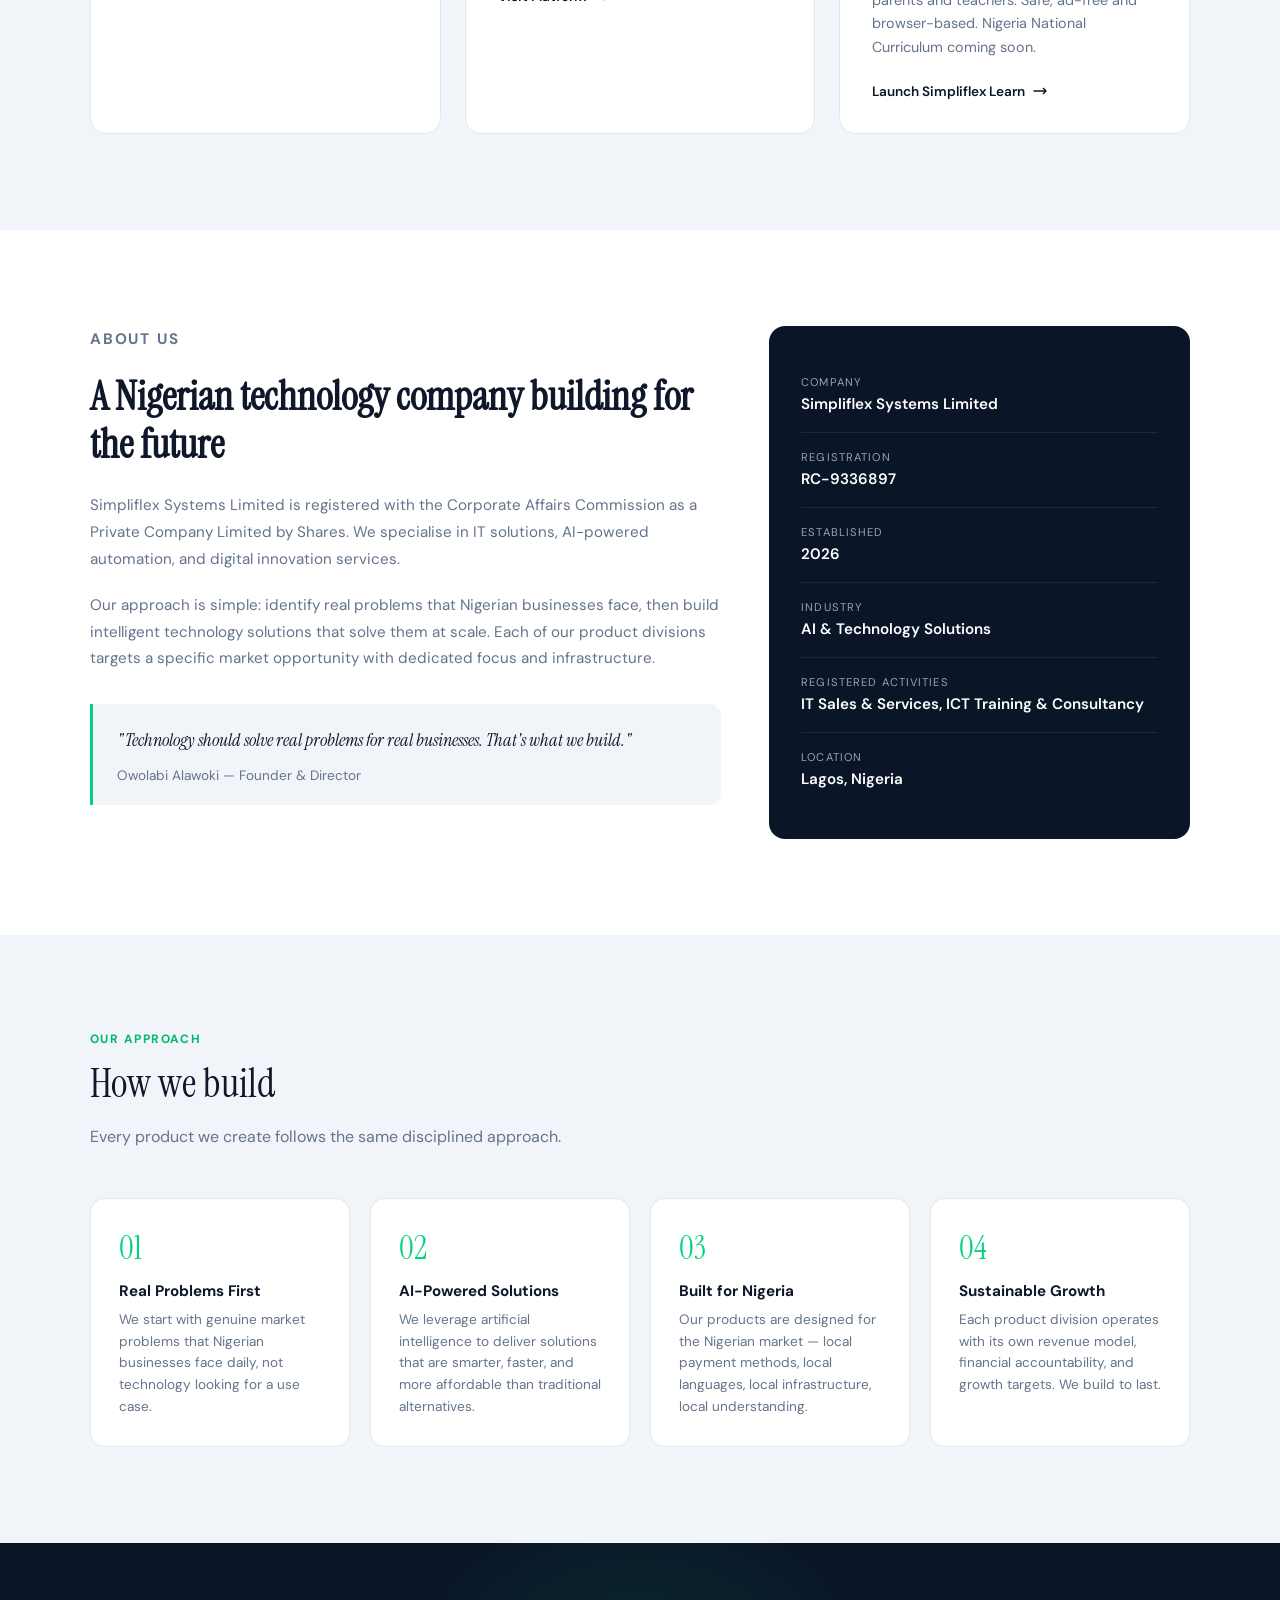
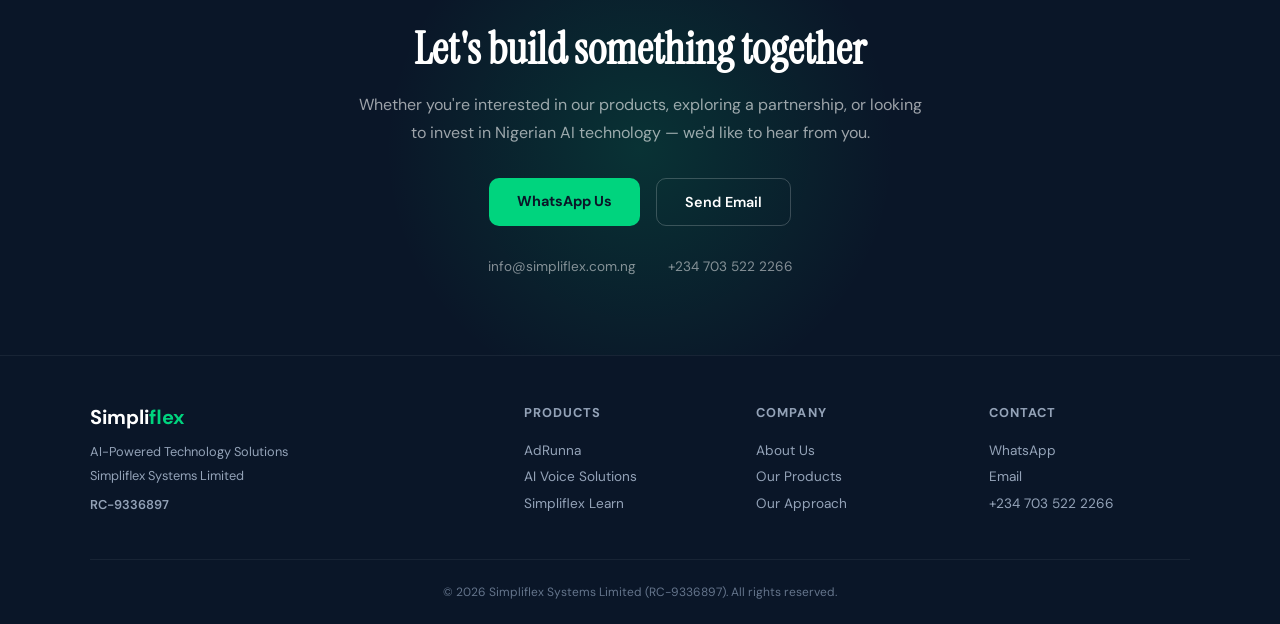
==== commit 8fdf1ed6: "Homepage card launches the app directly (learn.simpliflex.com.ng)" ====
--- a/simpliflex-umbrella/index.html
+++ b/simpliflex-umbrella/index.html
@@ -16,7 +16,7 @@
     <meta property="og:type" content="website">
     <meta property="og:site_name" content="Simpliflex Systems Limited">
     <meta property="og:title" content="Simpliflex Systems Limited — AI-Powered Technology Solutions">
-    <meta property="og:description" content="A Nigerian technology company building AI-powered products: AdRunna radio advertising, AI Voice & WhatsApp Agents, and Simpliflex Learn offline learning apps for children.">
+    <meta property="og:description" content="A Nigerian technology company building AI-powered products: AdRunna radio advertising, AI Voice & WhatsApp Agents, and Simpliflex Learn: the UK National Curriculum KS1 to GCSE plus career and professional paths.">
     <meta property="og:url" content="https://simpliflex.com.ng/">
     <meta property="og:image" content="https://simpliflex.com.ng/og-image.png">
     <meta property="og:image:width" content="1200">
@@ -37,7 +37,7 @@
       "url": "https://simpliflex.com.ng/",
       "logo": "https://simpliflex.com.ng/logo.svg",
       "image": "https://simpliflex.com.ng/og-image.png",
-      "description": "A Nigerian technology company building AI-powered products: AdRunna radio advertising, AI Voice & WhatsApp Agents, and Simpliflex Learn offline learning apps for children.",
+      "description": "A Nigerian technology company building AI-powered products: AdRunna radio advertising, AI Voice & WhatsApp Agents, and Simpliflex Learn: the UK National Curriculum KS1 to GCSE plus career and professional paths.",
       "email": "info@simpliflex.com.ng",
       "telephone": "+234-703-522-2266",
       "foundingDate": "2026",
@@ -409,8 +409,8 @@
                     <div class="product-status status-live">Live</div>
                     <h3>Simpliflex Learn</h3>
                     <p>The complete UK National Curriculum, KS1 to GCSE, plus job-ready Career &amp; Professional Paths (Cloud, Cybersecurity, Data, DevOps, Software Development, AI). Thousands of practice questions and quizzes, read-aloud audio, an interactive encyclopedia and progress tracking for parents and teachers. Safe, ad-free and browser-based. Nigeria National Curriculum coming soon.</p>
-                    <a href="learn.html" class="product-link">
-                        Explore Simpliflex Learn
+                    <a href="https://learn.simpliflex.com.ng" class="product-link">
+                        Launch Simpliflex Learn
                         <svg xmlns="http://www.w3.org/2000/svg" fill="none" viewBox="0 0 24 24" stroke="currentColor" stroke-width="2"><path stroke-linecap="round" stroke-linejoin="round" d="M17 8l4 4m0 0l-4 4m4-4H3"/></svg>
                     </a>
                 </div>
